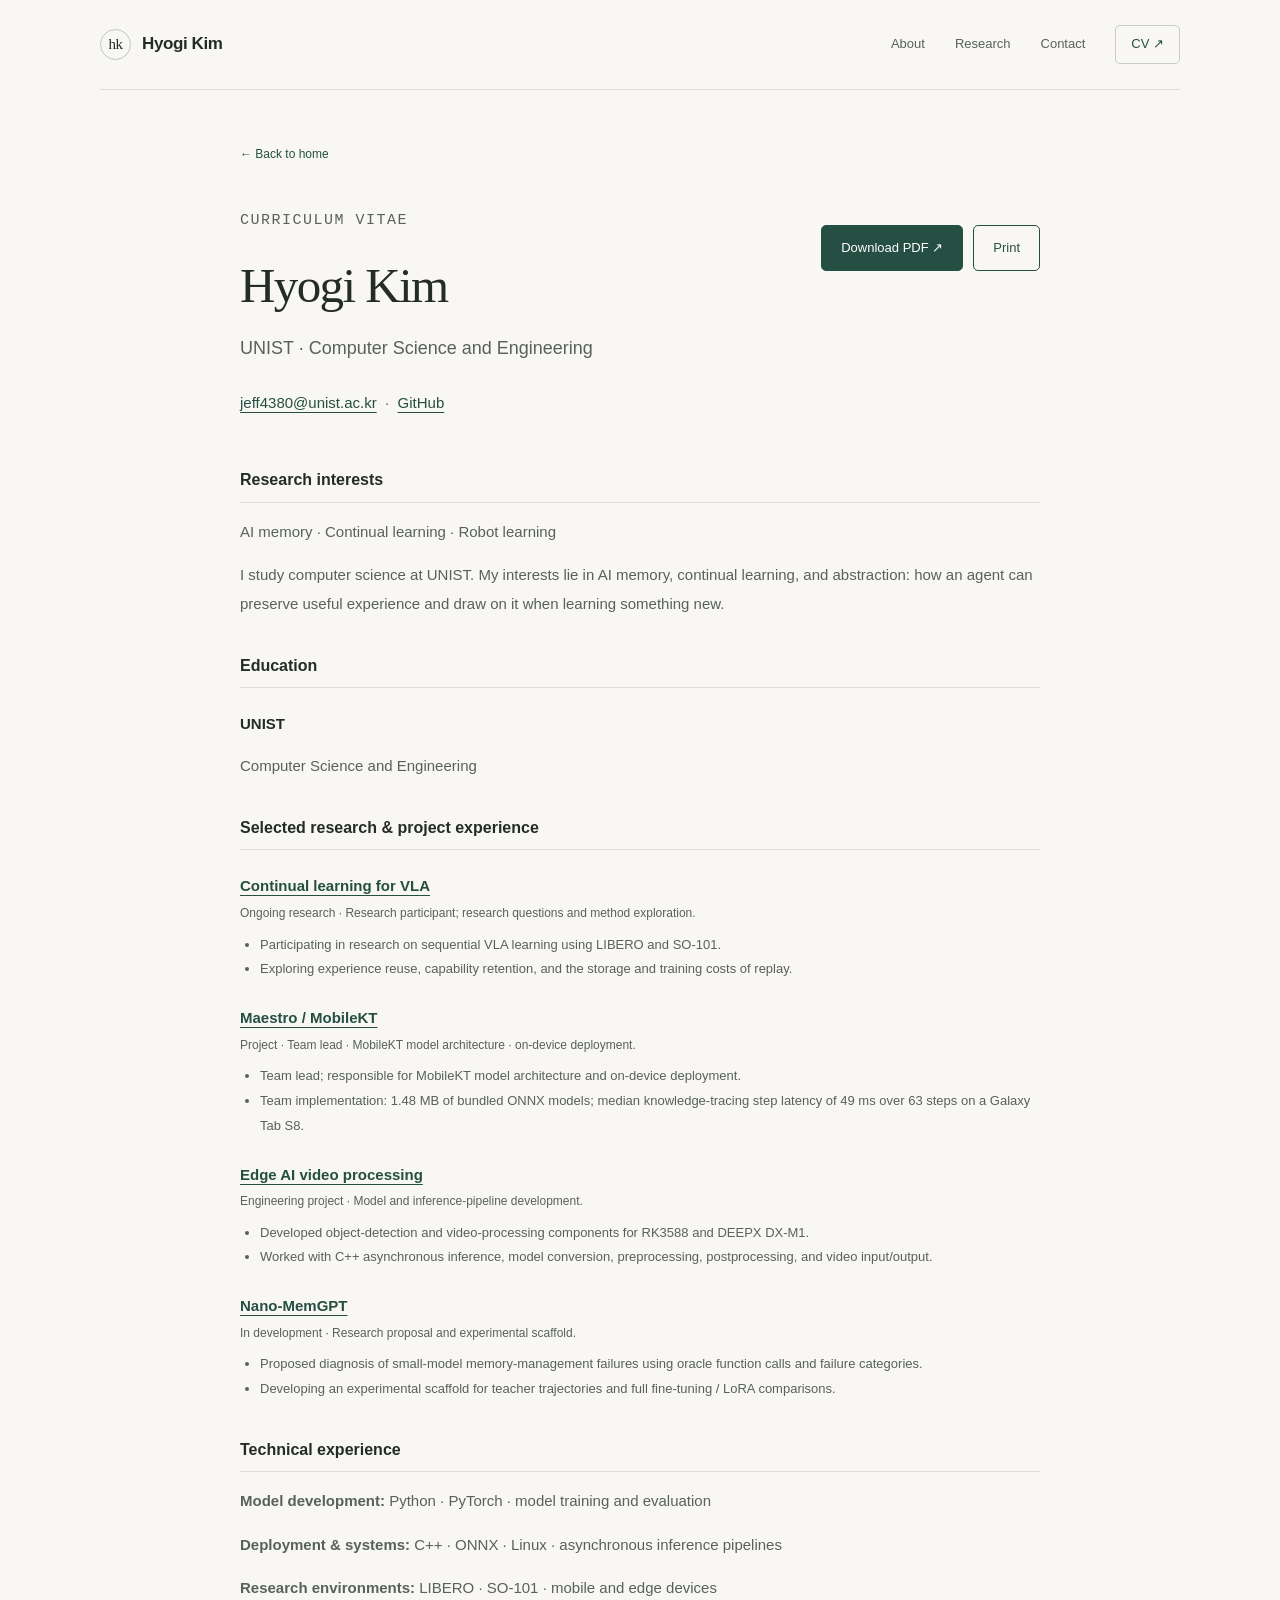
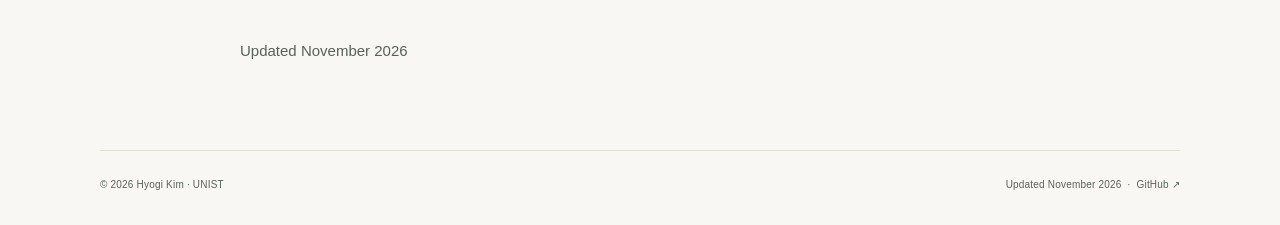
==== cv.html @ bbe50d14 "Build research homepage with project pages and downloadable CV" ====
<!doctype html>
<html lang="en"><head><meta charset="utf-8"><meta name="viewport" content="width=device-width, initial-scale=1">
<title>CV — Hyogi Kim</title><meta name="description" content="I study computer science at UNIST. My interests lie in AI memory, continual learning, and abstraction: how an agent can preserve useful experience and draw on it when learning something new.">
<meta name="theme-color" content="#f8f7f3"><link rel="canonical" href="https://hyo-ai-unist.github.io/cv.html">
<meta property="og:type" content="website"><meta property="og:title" content="CV — Hyogi Kim"><meta property="og:description" content="I study computer science at UNIST. My interests lie in AI memory, continual learning, and abstraction: how an agent can preserve useful experience and draw on it when learning something new."><meta property="og:url" content="https://hyo-ai-unist.github.io/cv.html">
<link rel="icon" href="assets/favicon.svg" type="image/svg+xml"><link rel="stylesheet" href="assets/site.css">
</head><body><a class="skip" href="#main">Skip to content</a><div class="wrap">
<header class="nav"><a class="brand" href="./" aria-label="Hyogi Kim home"><span aria-hidden="true">hk</span>Hyogi Kim</a>
<nav class="navlinks" aria-label="Main navigation"><a href="./#about">About</a><a href="./#research">Research</a><a class="contact-nav" href="./#contact">Contact</a><a class="cvlink" href="cv.html" aria-current="page">CV ↗</a></nav></header>
<main id="main" class="detail"><a class="back" href="./">← Back to home</a><div class="cv-header"><div><p class="eyebrow">Curriculum vitae</p><h1>Hyogi Kim</h1><p class="subtitle">UNIST · Computer Science and Engineering</p><p><a href="mailto:jeff4380@unist.ac.kr">jeff4380@unist.ac.kr</a> &nbsp;·&nbsp; <a href="https://github.com/HYO-AI-UNIST">GitHub</a></p></div><div class="cv-actions"><a class="button" href="assets/Hyogi_Kim_CV.pdf">Download PDF ↗</a><button class="button secondary" id="print-cv" type="button">Print</button></div></div><section class="cv-section"><h2>Research interests</h2><p>AI memory · Continual learning · Robot learning</p><p>I study computer science at UNIST. My interests lie in AI memory, continual learning, and abstraction: how an agent can preserve useful experience and draw on it when learning something new.</p></section><section class="cv-section"><h2>Education</h2><div class="cv-entry"><h3>UNIST</h3><p>Computer Science and Engineering</p></div></section><section class="cv-section"><h2>Selected research & project experience</h2><article class="cv-entry"><h3><a href="projects/vla-continual-learning.html">Continual learning for VLA</a></h3><p class="small">Ongoing research · Research participant; research questions and method exploration.</p><ul><li>Participating in research on sequential VLA learning using LIBERO and SO-101.</li><li>Exploring experience reuse, capability retention, and the storage and training costs of replay.</li></ul></article><article class="cv-entry"><h3><a href="projects/maestro.html">Maestro / MobileKT</a></h3><p class="small">Project · Team lead · MobileKT model architecture · on-device deployment.</p><ul><li>Team lead; responsible for MobileKT model architecture and on-device deployment.</li><li>Team implementation: 1.48 MB of bundled ONNX models; median knowledge-tracing step latency of 49 ms over 63 steps on a Galaxy Tab S8.</li></ul></article><article class="cv-entry"><h3><a href="projects/edge-ai.html">Edge AI video processing</a></h3><p class="small">Engineering project · Model and inference-pipeline development.</p><ul><li>Developed object-detection and video-processing components for RK3588 and DEEPX DX-M1.</li><li>Worked with C++ asynchronous inference, model conversion, preprocessing, postprocessing, and video input/output.</li></ul></article><article class="cv-entry"><h3><a href="projects/nano-memgpt.html">Nano-MemGPT</a></h3><p class="small">In development · Research proposal and experimental scaffold.</p><ul><li>Proposed diagnosis of small-model memory-management failures using oracle function calls and failure categories.</li><li>Developing an experimental scaffold for teacher trajectories and full fine-tuning / LoRA comparisons.</li></ul></article></section><section class="cv-section"><h2>Technical experience</h2><p><strong>Model development:</strong> Python · PyTorch · model training and evaluation</p><p><strong>Deployment &amp; systems:</strong> C++ · ONNX · Linux · asynchronous inference pipelines</p><p><strong>Research environments:</strong> LIBERO · SO-101 · mobile and edge devices</p></section><p class="small">Updated November 2026</p></main><script src="assets/cv.js" defer></script>
<footer class="footer"><span>© 2026 Hyogi Kim · UNIST</span><span>Updated November 2026 &nbsp;·&nbsp; <a href="https://github.com/HYO-AI-UNIST">GitHub ↗</a></span></footer>
</div></body></html>
---- assets/site.css ----
@charset "UTF-8";
:root{--paper:#f8f7f3;--ink:#242c29;--muted:#58615c;--line:#dddfd5;--accent:#254f43;--soft:#edf0e7;--white:#fdfcf9;--serif:Georgia,'Times New Roman',serif;--sans:-apple-system,BlinkMacSystemFont,'Segoe UI',Arial,sans-serif;--mono:'SFMono-Regular',Consolas,monospace}
*{box-sizing:border-box}html{scroll-behavior:smooth;scroll-padding-top:90px}body{margin:0;background:var(--paper);color:var(--ink);font-family:var(--sans);font-size:16px;line-height:1.7;-webkit-font-smoothing:antialiased}a{color:var(--accent);text-decoration-thickness:1px;text-underline-offset:4px}a:hover{color:#102f26}a:focus-visible,button:focus-visible{outline:3px solid #9a6a33;outline-offset:5px}button{font:inherit}::selection{background:#d7e3cc}.wrap{width:min(1080px,calc(100% - 80px));margin:auto}.skip{position:absolute;top:-100px;left:16px;padding:10px;background:white;z-index:9}.skip:focus{top:8px}.nav{display:flex;justify-content:space-between;align-items:center;gap:24px;border-bottom:1px solid var(--line);min-height:90px}.brand{font-size:17px;font-weight:650;text-decoration:none;color:var(--ink);letter-spacing:-.4px}.brand span{display:inline-grid;place-items:center;width:31px;height:31px;border:1px solid #bfc9ba;border-radius:50%;font-family:var(--serif);font-size:15px;margin-right:11px;font-weight:400}.navlinks{display:flex;gap:30px;align-items:center;font-size:13px}.navlinks a{text-decoration:none;color:var(--muted)}.navlinks a:hover,.navlinks a[aria-current=page]{color:var(--accent)}.navlinks .cvlink{border:1px solid #c8cec1;padding:7px 15px;border-radius:5px;color:var(--accent)}.eyebrow{font-family:var(--mono);font-size:11px;letter-spacing:1.5px;text-transform:uppercase;color:var(--muted);margin:0 0 22px}.eyebrow .dot{display:inline-block;height:6px;width:6px;border-radius:50%;background:#658269;margin:0 10px 2px 0}.hero{padding:80px 0 74px;display:grid;grid-template-columns:minmax(0,1.4fr) minmax(270px,.8fr);gap:70px;align-items:center}.hero h1{font-family:var(--serif);font-size:76px;letter-spacing:-3.6px;line-height:1.06;font-weight:400;margin:0 0 10px}.korean{font-size:15px;font-weight:400;color:var(--muted);margin:14px 0 27px;letter-spacing:1px}.lead{font-family:var(--serif);font-size:29px;line-height:1.4;letter-spacing:-.5px;max-width:570px;margin:0 0 23px}.intro{color:var(--muted);max-width:575px;font-size:15px;line-height:1.85}.hero-links{display:flex;flex-wrap:wrap;gap:12px 25px;margin-top:26px;font-size:13px}.hero-links a{text-decoration:none}.hero-links a:after,.arrow:after{content:' ↗';font-size:.9em}.interest-box{border:1px solid #d4dbcd;border-radius:12px;background:#eff1e9;padding:30px;position:relative}.interest-box h2{font-size:11px;letter-spacing:1.6px;font-family:var(--mono);font-weight:400;color:var(--muted);text-transform:uppercase;margin:0}.memory-art{width:100%;height:auto;margin:25px 0 17px;display:block}.interest-word{display:flex;justify-content:space-between;align-items:center;border-top:1px solid #d5ddce;padding:14px 0 0;margin-top:14px;font-size:14px}.interest-word span:last-child{font-family:var(--mono);font-size:10px;color:#73806e}.section{border-top:1px solid var(--line);padding:53px 0 56px}.section-heading{display:flex;align-items:baseline;justify-content:space-between;gap:20px;margin-bottom:30px}.section-heading h2{font-family:var(--serif);font-size:31px;font-weight:400;letter-spacing:-.7px;margin:0}.section-heading .note{font-family:var(--mono);font-size:10px;color:var(--muted);letter-spacing:1px;text-transform:uppercase}.research-intro{max-width:760px;color:var(--muted);margin:-12px 0 32px;font-size:15px}.project{display:grid;grid-template-columns:46px 1fr;gap:16px;padding:29px 0;border-top:1px solid var(--line)}.project:first-of-type{border-top:0;padding-top:0}.project-num{font-family:var(--mono);font-size:12px;color:#8a9487;padding-top:5px}.project-top{display:flex;gap:15px;justify-content:space-between;align-items:baseline}.project h3{font-family:var(--serif);font-size:25px;font-weight:400;letter-spacing:-.4px;line-height:1.3;margin:0}.project h3 a{text-decoration:none;color:var(--ink)}.status{font-size:10px;color:var(--accent);padding:4px 9px;border:1px solid #cdd6c7;border-radius:4px;white-space:nowrap;line-height:1.3}.project p{font-size:14px;line-height:1.85;color:var(--muted);max-width:760px;margin:13px 0}.project-foot{display:flex;justify-content:space-between;align-items:center;gap:16px;margin-top:17px}.tags{display:flex;flex-wrap:wrap;gap:7px 17px;font-size:10px;font-family:var(--mono);color:#63715e}.read{font-size:12px;white-space:nowrap;text-decoration:none}.about-grid{display:grid;grid-template-columns:1fr 1fr;gap:60px}.about-grid h3{font-size:14px;margin:0 0 8px;font-weight:600}.about-grid p{font-size:14px;color:var(--muted);margin-top:0}.skill{padding:0 0 15px}.skill:last-child{padding-bottom:0}.skill p{margin-bottom:0;font-size:13px}.contact{display:flex;align-items:center;justify-content:space-between;gap:35px}.contact h2{font-family:var(--serif);font-size:31px;letter-spacing:-.5px;font-weight:400;margin:0 0 9px}.contact p{font-size:14px;color:var(--muted);margin:0;max-width:540px}.button{display:inline-block;border:1px solid var(--accent);border-radius:5px;padding:11px 19px;text-decoration:none;font-size:13px;white-space:nowrap;background:var(--accent);color:white;cursor:pointer}.button:hover{background:#183c30;color:white}.button.secondary{background:transparent;color:var(--accent)}.footer{display:flex;justify-content:space-between;gap:20px;border-top:1px solid var(--line);padding:25px 0 32px;font-size:10px;letter-spacing:.2px;color:var(--muted)}.footer a{color:var(--muted);text-decoration:none}.detail{max-width:800px;margin:0 auto;padding:49px 0 70px}.back{font-size:12px;text-decoration:none;display:inline-block;margin-bottom:43px}.detail h1{font-family:var(--serif);font-size:49px;font-weight:400;letter-spacing:-1.6px;line-height:1.16;margin:16px 0}.detail .subtitle{font-size:18px;color:var(--muted);margin:0 0 24px}.detail .role{font-size:13px;padding:16px 0;border-top:1px solid var(--line);border-bottom:1px solid var(--line);margin-top:28px;color:var(--muted)}.detail .question{font-family:var(--serif);font-size:25px;line-height:1.5;border-left:2px solid #9baa91;padding-left:23px;margin:34px 0 40px}.detail section{margin:34px 0}.detail h2{font-size:16px;font-weight:600;margin:0 0 10px}.detail p,.detail li{font-size:15px;color:var(--muted);line-height:1.9}.detail ul{padding-left:20px}.detail .button{margin:8px 0 0}.cv-header{display:flex;justify-content:space-between;gap:20px;align-items:flex-start}.cv-header h1{margin-top:0}.cv-actions{display:flex;gap:10px;margin-top:10px;flex-wrap:wrap}.cv-section{margin:30px 0}.cv-section h2{border-bottom:1px solid var(--line);padding-bottom:8px}.cv-entry{margin:23px 0}.cv-entry h3{font-size:15px;margin-bottom:3px}.cv-entry .small{font-size:12px;margin:0;color:var(--muted)}.cv-entry ul{margin-top:8px}.cv-entry li{font-size:13px}.print-only{display:none}.error-page{text-align:center;padding:100px 0}
@media(min-width:1400px){.hero{padding-top:95px;padding-bottom:90px}}
@media(max-width:800px){.wrap{width:calc(100% - 44px)}.hero{grid-template-columns:1fr;gap:36px;padding:49px 0}.hero h1{font-size:63px}.hero .intro{max-width:620px}.interest-box{padding:20px 24px}.memory-art{max-width:220px;margin:18px auto}.interest-word{display:inline-flex;width:calc(33.333% - 13px);margin-right:13px;font-size:12px;gap:5px}.interest-word span:last-child{display:none}.interest-word:last-child{margin-right:0}.about-grid{gap:35px}.navlinks{gap:18px}.detail h1{font-size:42px}}
@media(max-width:540px){.wrap{width:calc(100% - 36px)}.nav{min-height:75px;gap:12px}.brand{font-size:14px}.brand span{display:none}.navlinks{gap:15px;font-size:12px}.navlinks .cvlink{padding:5px 9px}.navlinks .contact-nav{display:none}.hero{padding:42px 0}.hero h1{font-size:56px;letter-spacing:-2.5px}.lead{font-size:26px}.eyebrow{font-size:10px;letter-spacing:1px}.intro{font-size:14px}.interest-box{padding:21px}.interest-word{font-size:11px}.section{padding:37px 0}.section-heading{margin-bottom:25px}.section-heading h2{font-size:28px}.section-heading .note{font-size:9px}.project{grid-template-columns:24px 1fr;gap:9px;padding:25px 0}.project h3{font-size:23px}.project-top{display:block}.status{display:inline-block;margin-top:11px}.project p{font-size:13px}.project-foot{display:block}.read{display:inline-block;margin-top:15px}.tags{font-size:9px;gap:7px 12px}.about-grid{grid-template-columns:1fr;gap:20px}.contact{display:block}.contact .button{margin-top:22px}.footer{font-size:9px;flex-wrap:wrap;gap:7px}.detail{padding-top:30px}.back{margin-bottom:25px}.detail h1{font-size:37px;letter-spacing:-1px}.detail .subtitle{font-size:16px}.detail .question{font-size:23px}.cv-header{display:block}.cv-actions{margin:20px 0 30px}}
@media(prefers-reduced-motion:reduce){html{scroll-behavior:auto}*{animation:none!important;transition:none!important}}
@media print{@page{size:A4;margin:16mm}body{background:white;color:#111;font-size:11px}.wrap{width:100%}.nav,.footer,.skip,.back,.cv-actions,.no-print{display:none!important}.detail{padding:0;max-width:none}.detail h1{font-size:32px}.detail h2{font-size:13px}.detail p,.detail li{font-size:10px;line-height:1.45}.cv-section{margin:15px 0}.cv-entry{margin:13px 0}.cv-entry h3{font-size:11px}.cv-entry .small{font-size:9px}.cv-entry ul{padding-left:15px;margin-top:4px}.cv-entry li{font-size:10px}.detail section{margin:17px 0}.cv-entry,.cv-section h2{break-inside:avoid}.print-only{display:block}a{color:#111;text-decoration:none}.cv-header .subtitle{font-size:11px;margin-bottom:5px}}
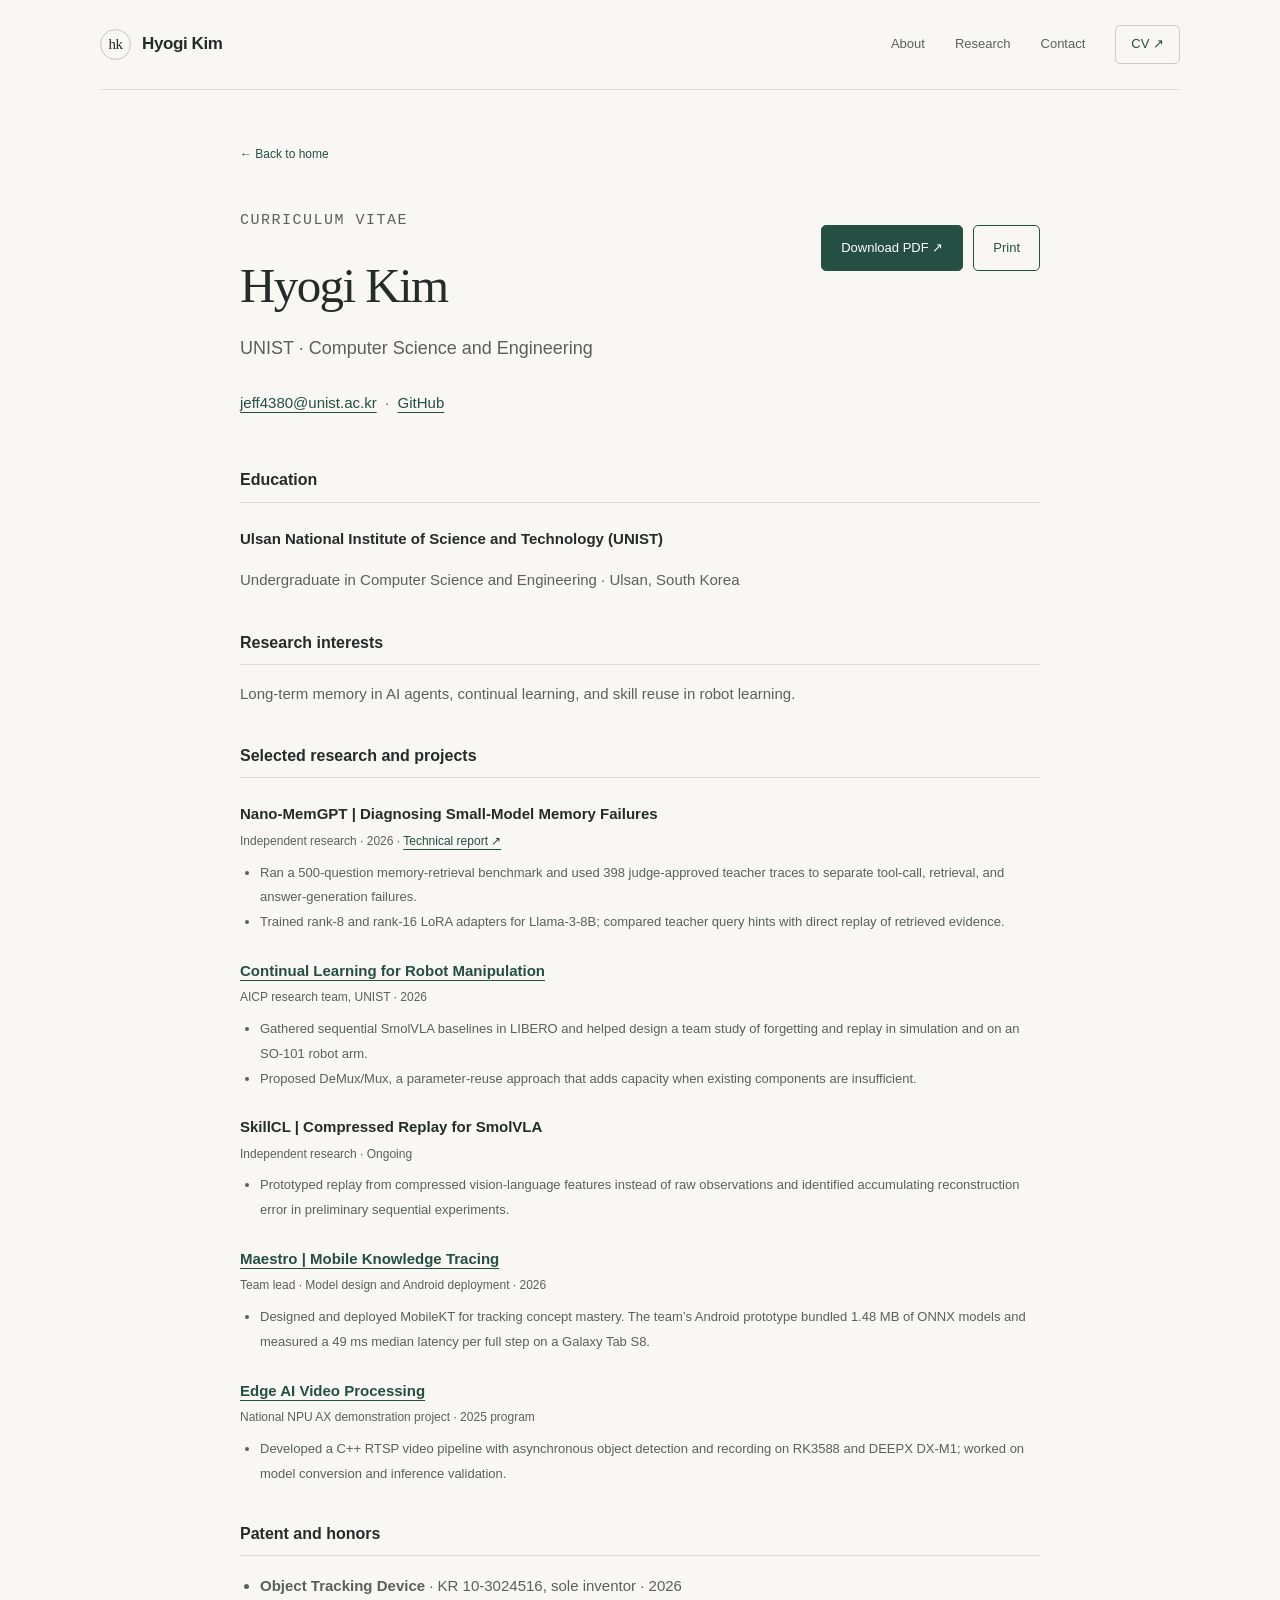
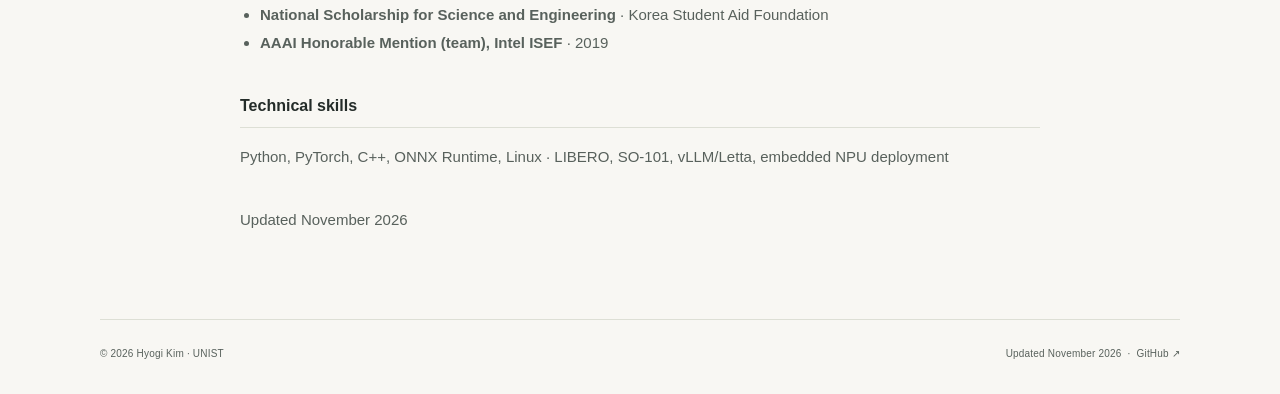
==== commit a8d8d4c2: "Update public research CV and downloadable PDF" ====
--- a/cv.html
+++ b/cv.html
@@ -1,12 +1,16 @@
 <!doctype html>
 <html lang="en"><head><meta charset="utf-8"><meta name="viewport" content="width=device-width, initial-scale=1">
-<title>CV — Hyogi Kim</title><meta name="description" content="I study computer science at UNIST. My interests lie in AI memory, continual learning, and abstraction: how an agent can preserve useful experience and draw on it when learning something new.">
+<title>CV — Hyogi Kim</title><meta name="description" content="Long-term memory in AI agents, continual learning, and skill reuse in robot learning.">
 <meta name="theme-color" content="#f8f7f3"><link rel="canonical" href="https://hyo-ai-unist.github.io/cv.html">
-<meta property="og:type" content="website"><meta property="og:title" content="CV — Hyogi Kim"><meta property="og:description" content="I study computer science at UNIST. My interests lie in AI memory, continual learning, and abstraction: how an agent can preserve useful experience and draw on it when learning something new."><meta property="og:url" content="https://hyo-ai-unist.github.io/cv.html">
+<meta property="og:type" content="website"><meta property="og:title" content="CV — Hyogi Kim"><meta property="og:description" content="Long-term memory in AI agents, continual learning, and skill reuse in robot learning."><meta property="og:url" content="https://hyo-ai-unist.github.io/cv.html">
 <link rel="icon" href="assets/favicon.svg" type="image/svg+xml"><link rel="stylesheet" href="assets/site.css">
 </head><body><a class="skip" href="#main">Skip to content</a><div class="wrap">
 <header class="nav"><a class="brand" href="./" aria-label="Hyogi Kim home"><span aria-hidden="true">hk</span>Hyogi Kim</a>
 <nav class="navlinks" aria-label="Main navigation"><a href="./#about">About</a><a href="./#research">Research</a><a class="contact-nav" href="./#contact">Contact</a><a class="cvlink" href="cv.html" aria-current="page">CV ↗</a></nav></header>
-<main id="main" class="detail"><a class="back" href="./">← Back to home</a><div class="cv-header"><div><p class="eyebrow">Curriculum vitae</p><h1>Hyogi Kim</h1><p class="subtitle">UNIST · Computer Science and Engineering</p><p><a href="mailto:jeff4380@unist.ac.kr">jeff4380@unist.ac.kr</a> &nbsp;·&nbsp; <a href="https://github.com/HYO-AI-UNIST">GitHub</a></p></div><div class="cv-actions"><a class="button" href="assets/Hyogi_Kim_CV.pdf">Download PDF ↗</a><button class="button secondary" id="print-cv" type="button">Print</button></div></div><section class="cv-section"><h2>Research interests</h2><p>AI memory · Continual learning · Robot learning</p><p>I study computer science at UNIST. My interests lie in AI memory, continual learning, and abstraction: how an agent can preserve useful experience and draw on it when learning something new.</p></section><section class="cv-section"><h2>Education</h2><div class="cv-entry"><h3>UNIST</h3><p>Computer Science and Engineering</p></div></section><section class="cv-section"><h2>Selected research & project experience</h2><article class="cv-entry"><h3><a href="projects/vla-continual-learning.html">Continual learning for VLA</a></h3><p class="small">Ongoing research · Research participant; research questions and method exploration.</p><ul><li>Participating in research on sequential VLA learning using LIBERO and SO-101.</li><li>Exploring experience reuse, capability retention, and the storage and training costs of replay.</li></ul></article><article class="cv-entry"><h3><a href="projects/maestro.html">Maestro / MobileKT</a></h3><p class="small">Project · Team lead · MobileKT model architecture · on-device deployment.</p><ul><li>Team lead; responsible for MobileKT model architecture and on-device deployment.</li><li>Team implementation: 1.48 MB of bundled ONNX models; median knowledge-tracing step latency of 49 ms over 63 steps on a Galaxy Tab S8.</li></ul></article><article class="cv-entry"><h3><a href="projects/edge-ai.html">Edge AI video processing</a></h3><p class="small">Engineering project · Model and inference-pipeline development.</p><ul><li>Developed object-detection and video-processing components for RK3588 and DEEPX DX-M1.</li><li>Worked with C++ asynchronous inference, model conversion, preprocessing, postprocessing, and video input/output.</li></ul></article><article class="cv-entry"><h3><a href="projects/nano-memgpt.html">Nano-MemGPT</a></h3><p class="small">In development · Research proposal and experimental scaffold.</p><ul><li>Proposed diagnosis of small-model memory-management failures using oracle function calls and failure categories.</li><li>Developing an experimental scaffold for teacher trajectories and full fine-tuning / LoRA comparisons.</li></ul></article></section><section class="cv-section"><h2>Technical experience</h2><p><strong>Model development:</strong> Python · PyTorch · model training and evaluation</p><p><strong>Deployment &amp; systems:</strong> C++ · ONNX · Linux · asynchronous inference pipelines</p><p><strong>Research environments:</strong> LIBERO · SO-101 · mobile and edge devices</p></section><p class="small">Updated November 2026</p></main><script src="assets/cv.js" defer></script>
+<main id="main" class="detail"><a class="back" href="./">← Back to home</a><div class="cv-header"><div><p class="eyebrow">Curriculum vitae</p><h1>Hyogi Kim</h1><p class="subtitle">UNIST · Computer Science and Engineering</p><p><a href="mailto:jeff4380@unist.ac.kr">jeff4380@unist.ac.kr</a> &nbsp;·&nbsp; <a href="https://github.com/HYO-AI-UNIST">GitHub</a></p></div><div class="cv-actions"><a class="button" href="assets/Hyogi_Kim_CV.pdf">Download PDF ↗</a><button class="button secondary" id="print-cv" type="button">Print</button></div></div><section class="cv-section"><h2>Education</h2><div class="cv-entry"><h3>Ulsan National Institute of Science and Technology (UNIST)</h3><p>Undergraduate in Computer Science and Engineering · Ulsan, South Korea</p></div></section>
+<section class="cv-section"><h2>Research interests</h2><p>Long-term memory in AI agents, continual learning, and skill reuse in robot learning.</p></section>
+<section class="cv-section"><h2>Selected research and projects</h2><article class="cv-entry"><h3>Nano-MemGPT | Diagnosing Small-Model Memory Failures</h3><p class="small">Independent research · 2026 · <a href="https://github.com/HYO-AI-UNIST/Nano-MemGPT/blob/602729559ca1d2c6183f50614db791fcc6a22358/docs/latex/final_paper.pdf">Technical report ↗</a></p><ul><li>Ran a 500-question memory-retrieval benchmark and used 398 judge-approved teacher traces to separate tool-call, retrieval, and answer-generation failures.</li><li>Trained rank-8 and rank-16 LoRA adapters for Llama-3-8B; compared teacher query hints with direct replay of retrieved evidence.</li></ul></article><article class="cv-entry"><h3><a href="projects/vla-continual-learning.html">Continual Learning for Robot Manipulation</a></h3><p class="small">AICP research team, UNIST · 2026</p><ul><li>Gathered sequential SmolVLA baselines in LIBERO and helped design a team study of forgetting and replay in simulation and on an SO-101 robot arm.</li><li>Proposed DeMux/Mux, a parameter-reuse approach that adds capacity when existing components are insufficient.</li></ul></article><article class="cv-entry"><h3>SkillCL | Compressed Replay for SmolVLA</h3><p class="small">Independent research · Ongoing</p><ul><li>Prototyped replay from compressed vision-language features instead of raw observations and identified accumulating reconstruction error in preliminary sequential experiments.</li></ul></article><article class="cv-entry"><h3><a href="projects/maestro.html">Maestro | Mobile Knowledge Tracing</a></h3><p class="small">Team lead · Model design and Android deployment · 2026</p><ul><li>Designed and deployed MobileKT for tracking concept mastery. The team’s Android prototype bundled 1.48 MB of ONNX models and measured a 49 ms median latency per full step on a Galaxy Tab S8.</li></ul></article><article class="cv-entry"><h3><a href="projects/edge-ai.html">Edge AI Video Processing</a></h3><p class="small">National NPU AX demonstration project · 2025 program</p><ul><li>Developed a C++ RTSP video pipeline with asynchronous object detection and recording on RK3588 and DEEPX DX-M1; worked on model conversion and inference validation.</li></ul></article></section>
+<section class="cv-section"><h2>Patent and honors</h2><ul><li><strong>Object Tracking Device</strong> · KR 10-3024516, sole inventor · 2026</li><li><strong>National Scholarship for Science and Engineering</strong> · Korea Student Aid Foundation</li><li><strong>AAAI Honorable Mention (team), Intel ISEF</strong> · 2019</li></ul></section>
+<section class="cv-section"><h2>Technical skills</h2><p>Python, PyTorch, C++, ONNX Runtime, Linux · LIBERO, SO-101, vLLM/Letta, embedded NPU deployment</p></section><p class="small">Updated November 2026</p></main><script src="assets/cv.js" defer></script>
 <footer class="footer"><span>© 2026 Hyogi Kim · UNIST</span><span>Updated November 2026 &nbsp;·&nbsp; <a href="https://github.com/HYO-AI-UNIST">GitHub ↗</a></span></footer>
 </div></body></html>
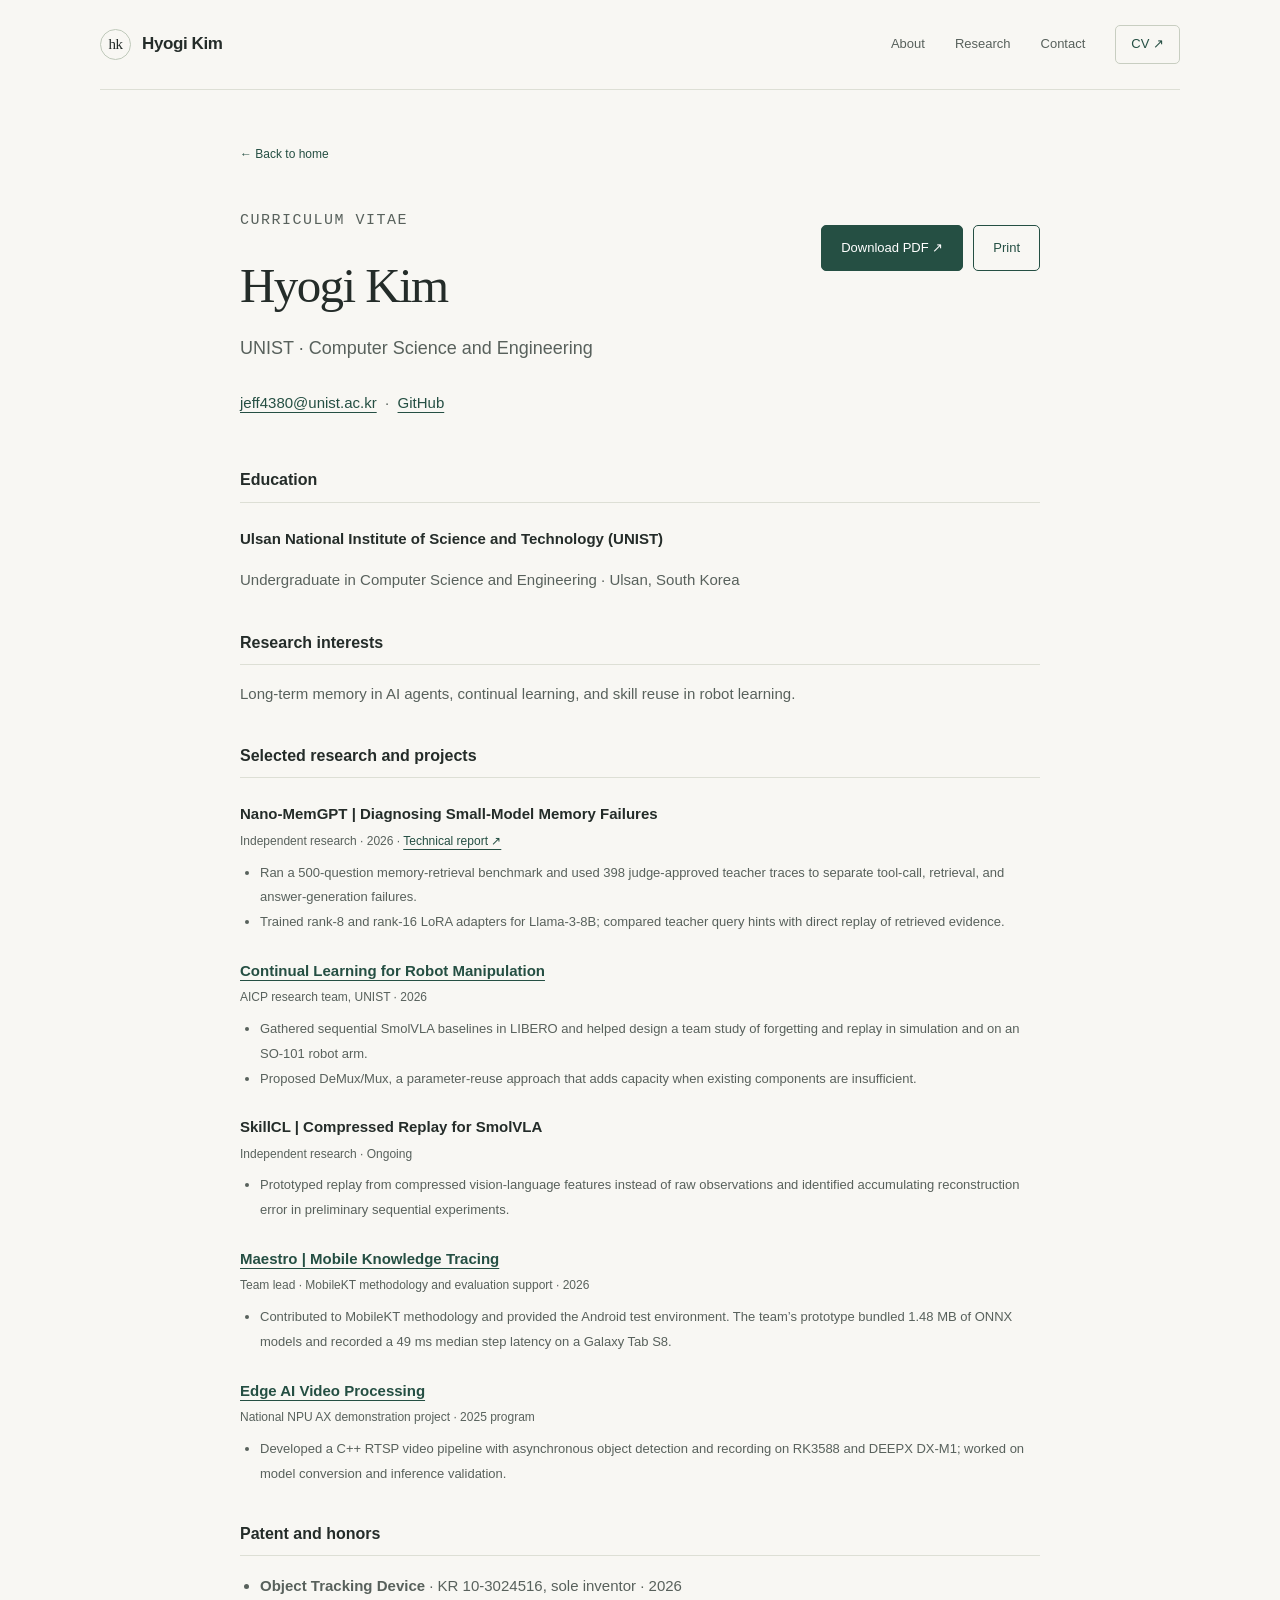
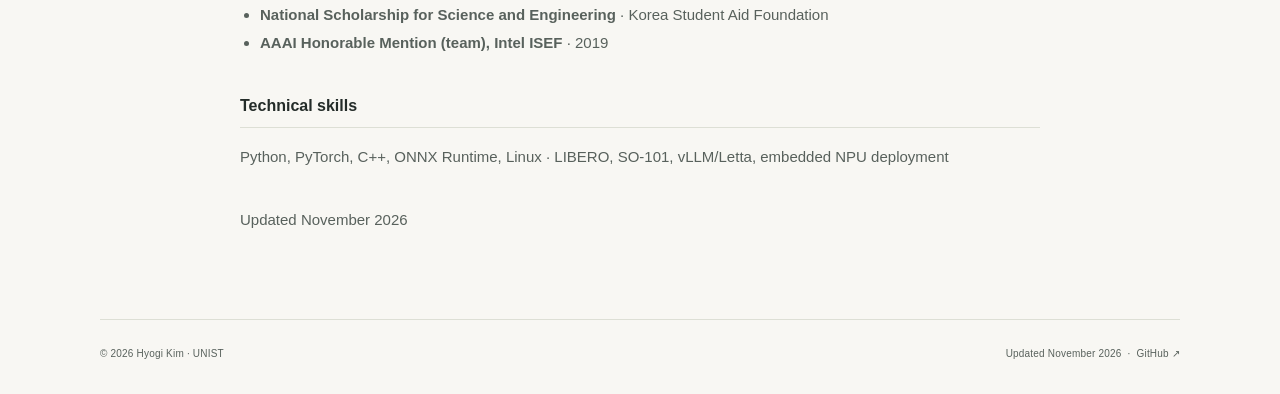
==== commit dee8f354: "Correct Maestro role in public CV to methodology and Android evaluation environment support; CV file" ====
--- a/cv.html
+++ b/cv.html
@@ -9,7 +9,7 @@
 <nav class="navlinks" aria-label="Main navigation"><a href="./#about">About</a><a href="./#research">Research</a><a class="contact-nav" href="./#contact">Contact</a><a class="cvlink" href="cv.html" aria-current="page">CV ↗</a></nav></header>
 <main id="main" class="detail"><a class="back" href="./">← Back to home</a><div class="cv-header"><div><p class="eyebrow">Curriculum vitae</p><h1>Hyogi Kim</h1><p class="subtitle">UNIST · Computer Science and Engineering</p><p><a href="mailto:jeff4380@unist.ac.kr">jeff4380@unist.ac.kr</a> &nbsp;·&nbsp; <a href="https://github.com/HYO-AI-UNIST">GitHub</a></p></div><div class="cv-actions"><a class="button" href="assets/Hyogi_Kim_CV.pdf">Download PDF ↗</a><button class="button secondary" id="print-cv" type="button">Print</button></div></div><section class="cv-section"><h2>Education</h2><div class="cv-entry"><h3>Ulsan National Institute of Science and Technology (UNIST)</h3><p>Undergraduate in Computer Science and Engineering · Ulsan, South Korea</p></div></section>
 <section class="cv-section"><h2>Research interests</h2><p>Long-term memory in AI agents, continual learning, and skill reuse in robot learning.</p></section>
-<section class="cv-section"><h2>Selected research and projects</h2><article class="cv-entry"><h3>Nano-MemGPT | Diagnosing Small-Model Memory Failures</h3><p class="small">Independent research · 2026 · <a href="https://github.com/HYO-AI-UNIST/Nano-MemGPT/blob/602729559ca1d2c6183f50614db791fcc6a22358/docs/latex/final_paper.pdf">Technical report ↗</a></p><ul><li>Ran a 500-question memory-retrieval benchmark and used 398 judge-approved teacher traces to separate tool-call, retrieval, and answer-generation failures.</li><li>Trained rank-8 and rank-16 LoRA adapters for Llama-3-8B; compared teacher query hints with direct replay of retrieved evidence.</li></ul></article><article class="cv-entry"><h3><a href="projects/vla-continual-learning.html">Continual Learning for Robot Manipulation</a></h3><p class="small">AICP research team, UNIST · 2026</p><ul><li>Gathered sequential SmolVLA baselines in LIBERO and helped design a team study of forgetting and replay in simulation and on an SO-101 robot arm.</li><li>Proposed DeMux/Mux, a parameter-reuse approach that adds capacity when existing components are insufficient.</li></ul></article><article class="cv-entry"><h3>SkillCL | Compressed Replay for SmolVLA</h3><p class="small">Independent research · Ongoing</p><ul><li>Prototyped replay from compressed vision-language features instead of raw observations and identified accumulating reconstruction error in preliminary sequential experiments.</li></ul></article><article class="cv-entry"><h3><a href="projects/maestro.html">Maestro | Mobile Knowledge Tracing</a></h3><p class="small">Team lead · Model design and Android deployment · 2026</p><ul><li>Designed and deployed MobileKT for tracking concept mastery. The team’s Android prototype bundled 1.48 MB of ONNX models and measured a 49 ms median latency per full step on a Galaxy Tab S8.</li></ul></article><article class="cv-entry"><h3><a href="projects/edge-ai.html">Edge AI Video Processing</a></h3><p class="small">National NPU AX demonstration project · 2025 program</p><ul><li>Developed a C++ RTSP video pipeline with asynchronous object detection and recording on RK3588 and DEEPX DX-M1; worked on model conversion and inference validation.</li></ul></article></section>
+<section class="cv-section"><h2>Selected research and projects</h2><article class="cv-entry"><h3>Nano-MemGPT | Diagnosing Small-Model Memory Failures</h3><p class="small">Independent research · 2026 · <a href="https://github.com/HYO-AI-UNIST/Nano-MemGPT/blob/602729559ca1d2c6183f50614db791fcc6a22358/docs/latex/final_paper.pdf">Technical report ↗</a></p><ul><li>Ran a 500-question memory-retrieval benchmark and used 398 judge-approved teacher traces to separate tool-call, retrieval, and answer-generation failures.</li><li>Trained rank-8 and rank-16 LoRA adapters for Llama-3-8B; compared teacher query hints with direct replay of retrieved evidence.</li></ul></article><article class="cv-entry"><h3><a href="projects/vla-continual-learning.html">Continual Learning for Robot Manipulation</a></h3><p class="small">AICP research team, UNIST · 2026</p><ul><li>Gathered sequential SmolVLA baselines in LIBERO and helped design a team study of forgetting and replay in simulation and on an SO-101 robot arm.</li><li>Proposed DeMux/Mux, a parameter-reuse approach that adds capacity when existing components are insufficient.</li></ul></article><article class="cv-entry"><h3>SkillCL | Compressed Replay for SmolVLA</h3><p class="small">Independent research · Ongoing</p><ul><li>Prototyped replay from compressed vision-language features instead of raw observations and identified accumulating reconstruction error in preliminary sequential experiments.</li></ul></article><article class="cv-entry"><h3><a href="projects/maestro.html">Maestro | Mobile Knowledge Tracing</a></h3><p class="small">Team lead · MobileKT methodology and evaluation support · 2026</p><ul><li>Contributed to MobileKT methodology and provided the Android test environment. The team’s prototype bundled 1.48 MB of ONNX models and recorded a 49 ms median step latency on a Galaxy Tab S8.</li></ul></article><article class="cv-entry"><h3><a href="projects/edge-ai.html">Edge AI Video Processing</a></h3><p class="small">National NPU AX demonstration project · 2025 program</p><ul><li>Developed a C++ RTSP video pipeline with asynchronous object detection and recording on RK3588 and DEEPX DX-M1; worked on model conversion and inference validation.</li></ul></article></section>
 <section class="cv-section"><h2>Patent and honors</h2><ul><li><strong>Object Tracking Device</strong> · KR 10-3024516, sole inventor · 2026</li><li><strong>National Scholarship for Science and Engineering</strong> · Korea Student Aid Foundation</li><li><strong>AAAI Honorable Mention (team), Intel ISEF</strong> · 2019</li></ul></section>
 <section class="cv-section"><h2>Technical skills</h2><p>Python, PyTorch, C++, ONNX Runtime, Linux · LIBERO, SO-101, vLLM/Letta, embedded NPU deployment</p></section><p class="small">Updated November 2026</p></main><script src="assets/cv.js" defer></script>
 <footer class="footer"><span>© 2026 Hyogi Kim · UNIST</span><span>Updated November 2026 &nbsp;·&nbsp; <a href="https://github.com/HYO-AI-UNIST">GitHub ↗</a></span></footer>
